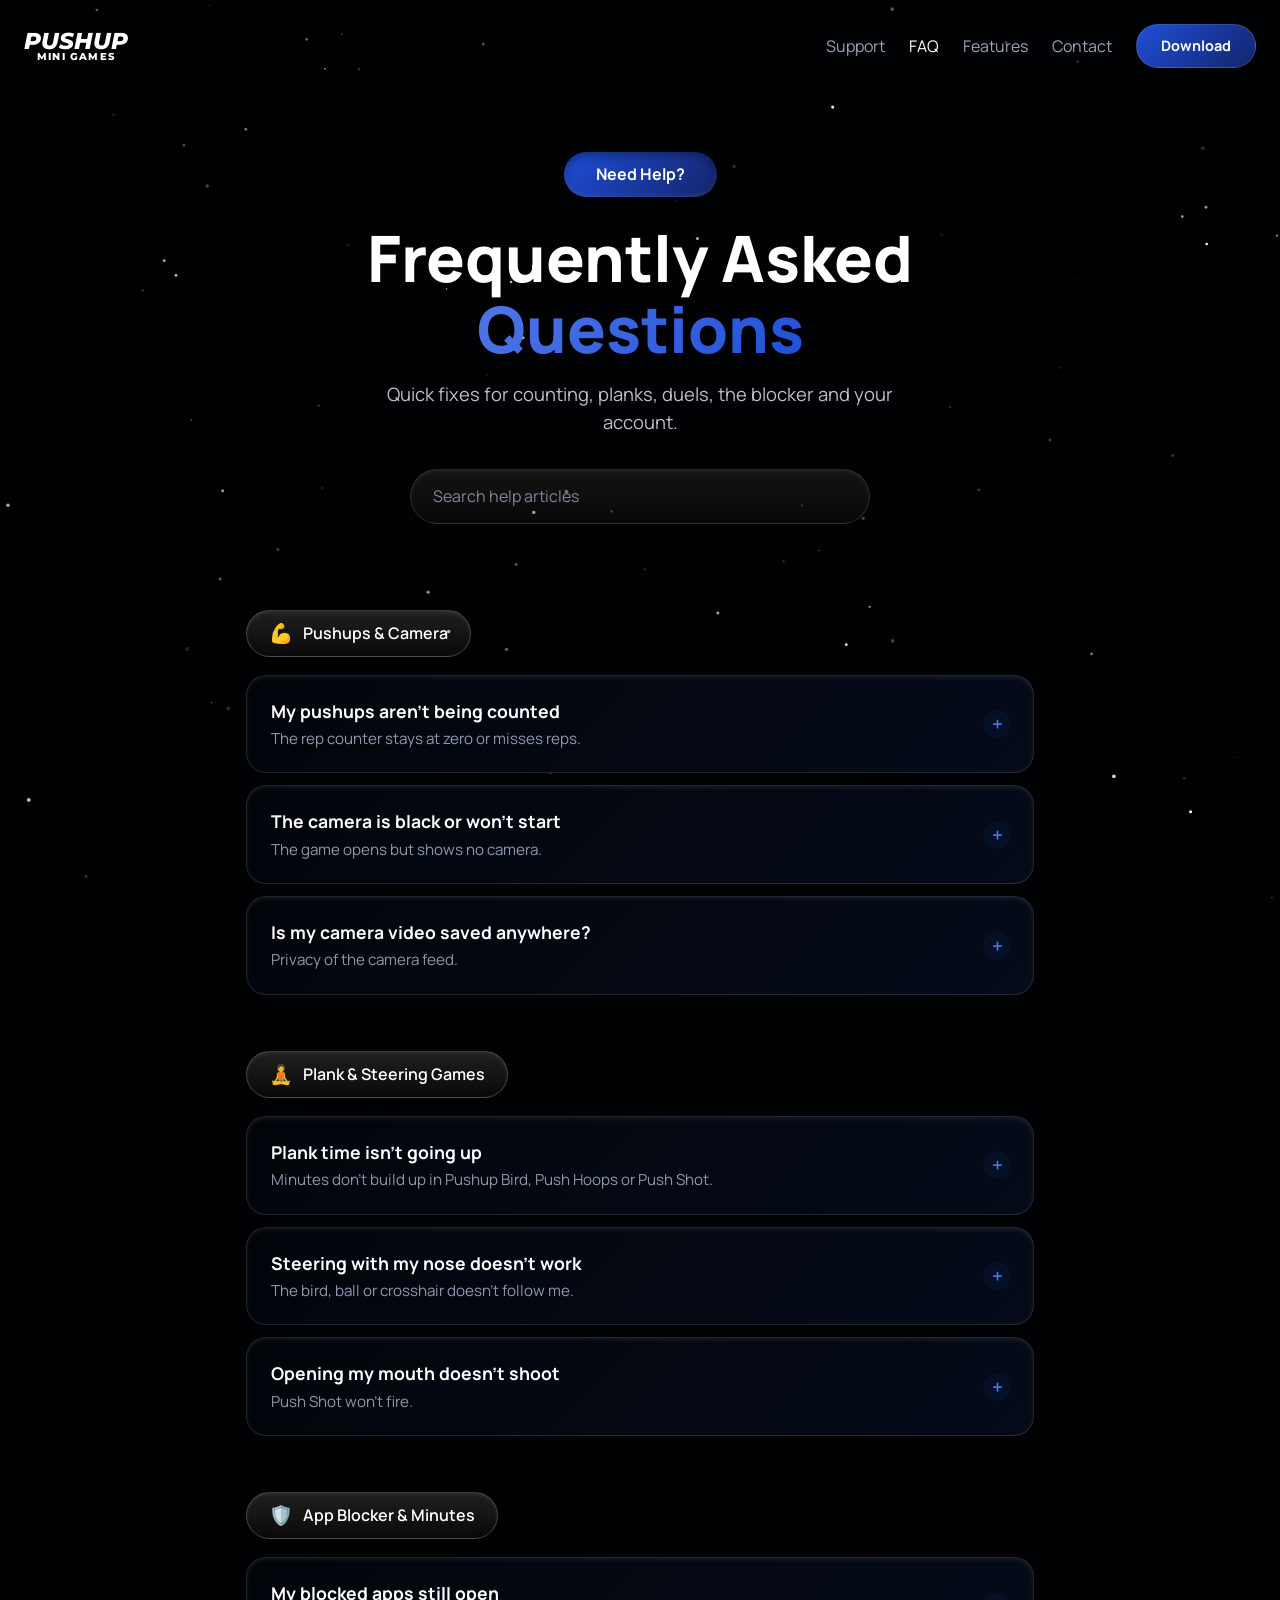
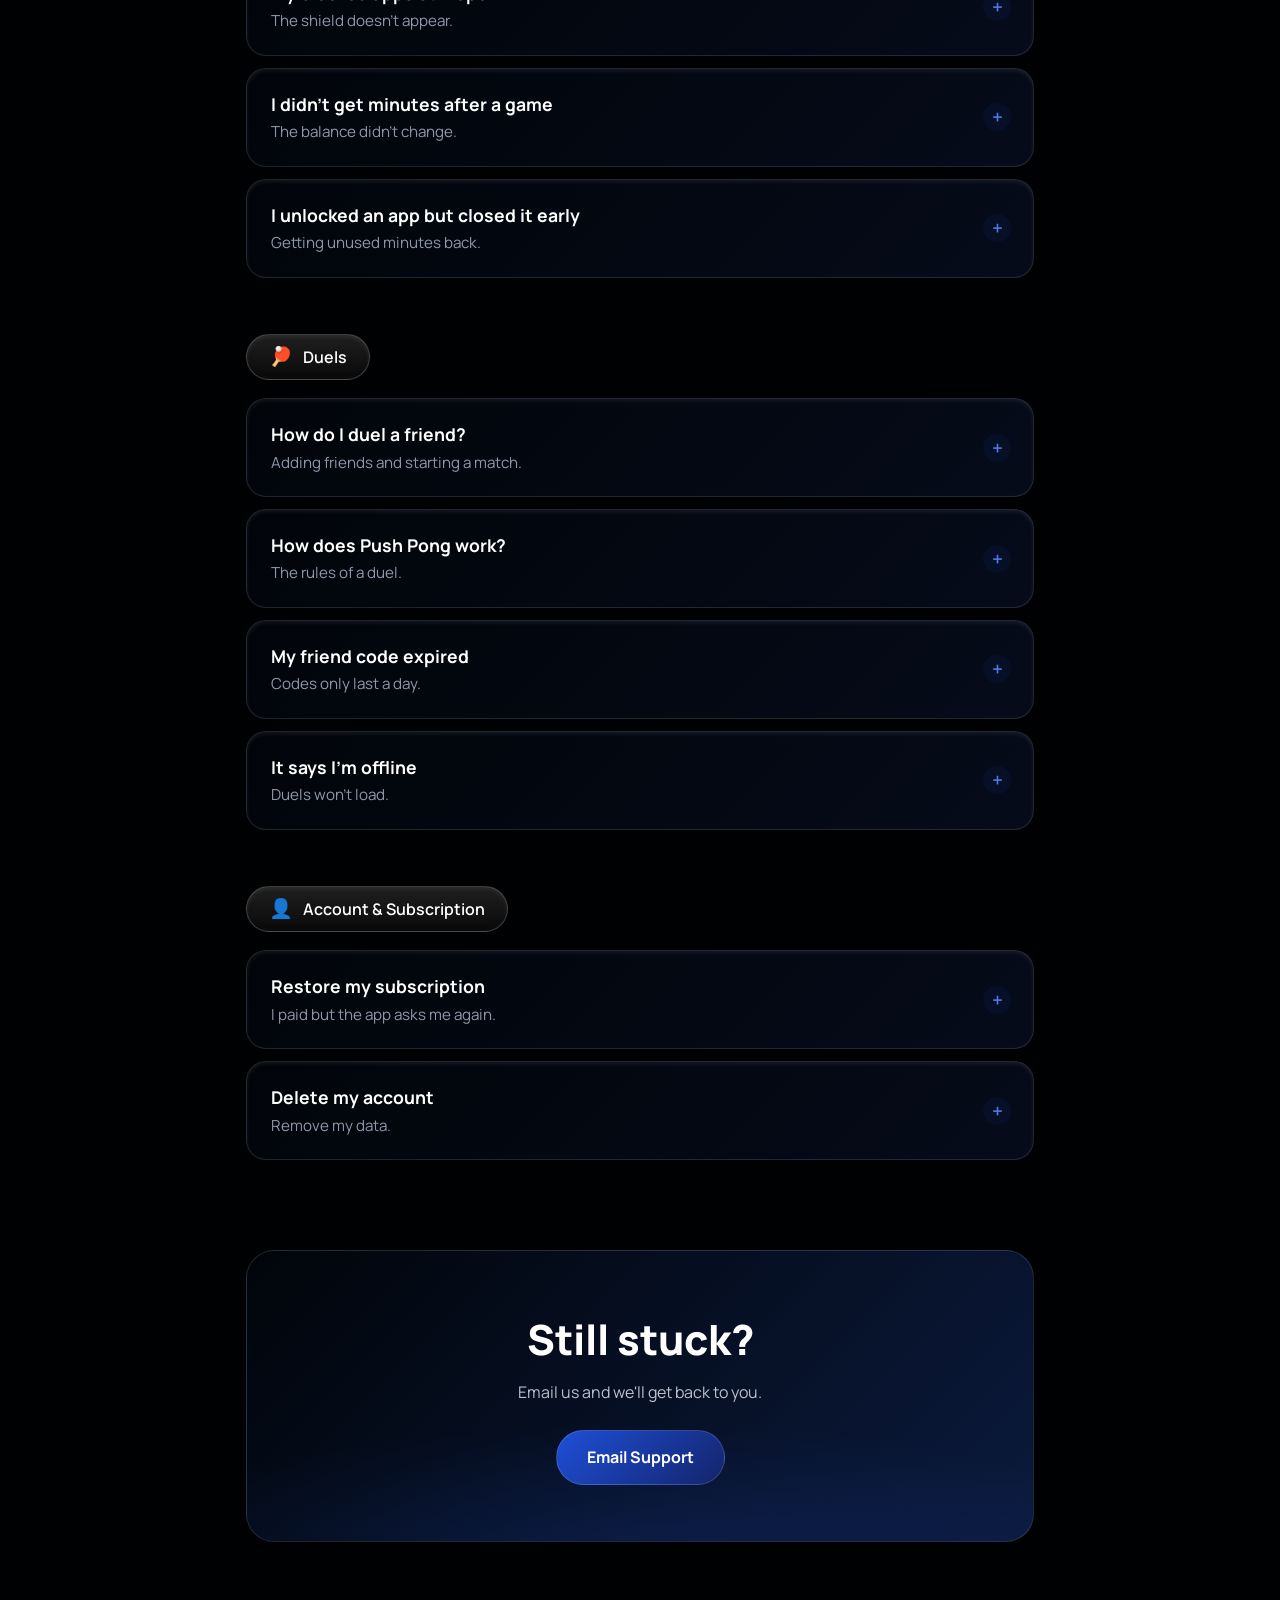
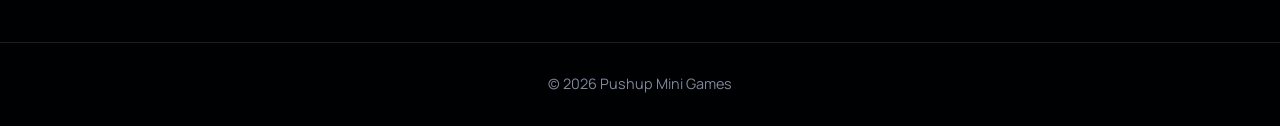
==== faq.html @ 536c7e6f "Pushup Mini Games website" ====
<!doctype html>
<html lang="en">
<head>
  <meta charset="UTF-8">
  <meta name="viewport" content="width=device-width, initial-scale=1.0">
  <title>FAQ - Pushup Mini Games</title>
  <meta name="description" content="Fixes for the most common Pushup Mini Games problems: rep counting, planks, the app blocker, minutes and your account.">
  <meta name="theme-color" content="#4169E1">
  <link rel="icon" href="image/app_icon.png" type="image/png">
  <link rel="preconnect" href="https://fonts.googleapis.com">
  <link rel="preconnect" href="https://fonts.gstatic.com" crossorigin>
  <link href="https://fonts.googleapis.com/css2?family=Manrope:wght@400;500;600;700;800&family=Montserrat:ital,wght@0,800;1,800&display=swap" rel="stylesheet">
  <link rel="stylesheet" href="css/brand.css">
  <link rel="stylesheet" href="css/faq.css">
</head>
<body>
  <header class="site-nav" role="banner"><a href="/" class="pmg-logo" aria-label="Pushup Mini Games home"><span class="pmg-logo-top">PUSHUP</span><span class="pmg-logo-bottom">MINI GAMES</span></a><nav class="site-nav-links" aria-label="Main navigation"><a href="mailto:pushupminigames@gmail.com">Support</a><a href="/faq" class="active">FAQ</a><a href="/#features-section">Features</a><a href="mailto:pushupminigames@gmail.com">Contact</a><a href="/#download" class="site-nav-cta">Download</a></nav><button class="site-nav-toggle" type="button" aria-label="Menu" aria-expanded="false"><span></span><span></span><span></span></button><div class="site-nav-menu" hidden></div></header>

  <main>
    <section class="intro">
      <span class="eyebrow">Need Help?</span>
      <h1>Frequently Asked <span class="grad">Questions</span></h1>
      <p>Quick fixes for counting, planks, duels, the blocker and your account.</p>
      <input id="search" type="search" placeholder="Search help articles" aria-label="Search help articles">
    </section>

    <section class="group">
      <h2><span class="ico" aria-hidden="true">💪</span>Pushups &amp; Camera</h2>
      <details>
        <summary><span><strong>My pushups aren't being counted</strong><small>The rep counter stays at zero or misses reps.</small></span></summary>
        <div class="body">
          <p>A rep only counts after a full cycle: go down until your elbows are clearly bent, then push all the way back up with straight arms. Half reps are ignored.</p>
          <ul>
            <li>Place the phone on the floor a little in front of you, leaning back, so the front camera sees your shoulders, elbows and wrists from the side or at an angle.</li>
            <li>Use good light and avoid a bright window behind you.</li>
            <li>Wear clothes that contrast with the floor and background.</li>
            <li>If you see a "too close" message, move the phone further away.</li>
          </ul>
        </div>
      </details>
      <details>
        <summary><span><strong>The camera is black or won't start</strong><small>The game opens but shows no camera.</small></span></summary>
        <div class="body">
          <p>Open <em>Settings &gt; Pushup Mini Games</em> and turn on <strong>Camera</strong>. Then close the app fully and open it again. If another app is using the camera (a video call, for example), close it first.</p>
        </div>
      </details>
      <details>
        <summary><span><strong>Is my camera video saved anywhere?</strong><small>Privacy of the camera feed.</small></span></summary>
        <div class="body">
          <p>No. Pose and face tracking run on your iPhone using Apple's Vision framework. Video is never recorded or uploaded. Only your results (score, reps, plank time) are saved to your account.</p>
        </div>
      </details>
    </section>

    <section class="group">
      <h2><span class="ico" aria-hidden="true">🧘</span>Plank &amp; Steering Games</h2>
      <details>
        <summary><span><strong>Plank time isn't going up</strong><small>Minutes don't build up in Pushup Bird, Push Hoops or Push Shot.</small></span></summary>
        <div class="body">
          <p>Plank time only counts while you are in a real plank: shoulders, hips and ankles in a line, hands under your shoulders. If your hips sag or rise, or the camera can't see your body, the timer pauses.</p>
        </div>
      </details>
      <details>
        <summary><span><strong>Steering with my nose doesn't work</strong><small>The bird, ball or crosshair doesn't follow me.</small></span></summary>
        <div class="body">
          <p>Keep your face in view of the front camera and move your head up and down slowly. Glasses with strong reflections, a cap, or dim light can make face tracking lose you.</p>
        </div>
      </details>
      <details>
        <summary><span><strong>Opening my mouth doesn't shoot</strong><small>Push Shot won't fire.</small></span></summary>
        <div class="body">
          <p>Open your mouth wide for a moment, then close it. A small opening is not enough, so a normal talking movement won't fire by accident.</p>
        </div>
      </details>
    </section>

    <section class="group">
      <h2><span class="ico" aria-hidden="true">🛡️</span>App Blocker &amp; Minutes</h2>
      <details>
        <summary><span><strong>My blocked apps still open</strong><small>The shield doesn't appear.</small></span></summary>
        <div class="body">
          <p>The blocker uses Apple's Screen Time. Check that:</p>
          <ul>
            <li>You allowed Screen Time access when the app asked. If not, open <em>Settings &gt; Screen Time</em> and make sure it is on, then reopen Pushup Mini Games.</li>
            <li>The apps are selected on the Blocker tab.</li>
            <li>You don't have an active unlock window running. Blocking starts again when it ends.</li>
          </ul>
        </div>
      </details>
      <details>
        <summary><span><strong>I didn't get minutes after a game</strong><small>The balance didn't change.</small></span></summary>
        <div class="body">
          <p>Minutes are added when a game ends and your result reaches the server, so you need an internet connection. Each difficulty needs a set number of pushups or plank seconds per minute, so a very short round may not earn a whole minute.</p>
        </div>
      </details>
      <details>
        <summary><span><strong>I unlocked an app but closed it early</strong><small>Getting unused minutes back.</small></span></summary>
        <div class="body">
          <p>End the unlock from the Blocker tab. Any whole minutes you didn't use go back to your balance.</p>
        </div>
      </details>
    </section>

    <section class="group">
      <h2><span class="ico" aria-hidden="true">🏓</span>Duels</h2>
      <details>
        <summary><span><strong>How do I duel a friend?</strong><small>Adding friends and starting a match.</small></span></summary>
        <div class="body">
          <p>Open the Duels tab and tap <strong>Get your friend code</strong>. Send the 6-character code to a friend; once they enter it, you're friends. Then tap <strong>Duel</strong> next to their name. They get an invite and have a few seconds to accept.</p>
        </div>
      </details>
      <details>
        <summary><span><strong>How does Push Pong work?</strong><small>The rules of a duel.</small></span></summary>
        <div class="body">
          <p>It's a live 1 v 1 match on two phones. Hold a plank and move your head to steer your paddle. You can talk to each other over live voice while you play. The best score after 90 seconds wins, and your head-to-head record with each friend is saved.</p>
        </div>
      </details>
      <details>
        <summary><span><strong>My friend code expired</strong><small>Codes only last a day.</small></span></summary>
        <div class="body">
          <p>Friend codes expire after 24 hours so old codes can't be reused. Just make a new one on the Duels tab and send it again. Friends you already added stay added.</p>
        </div>
      </details>
      <details>
        <summary><span><strong>It says I'm offline</strong><small>Duels won't load.</small></span></summary>
        <div class="body">
          <p>Duels are played live, so both of you need an internet connection and need to be signed in. Games and the app blocker still work offline.</p>
        </div>
      </details>
    </section>

    <section class="group">
      <h2><span class="ico" aria-hidden="true">👤</span>Account &amp; Subscription</h2>
      <details>
        <summary><span><strong>Restore my subscription</strong><small>I paid but the app asks me again.</small></span></summary>
        <div class="body">
          <p>Sign in with the same account you used before, then tap <strong>Restore Purchases</strong> on the subscription screen. Subscriptions are tied to your Apple ID. To cancel, go to <em>Settings &gt; your name &gt; Subscriptions</em>.</p>
        </div>
      </details>
      <details>
        <summary><span><strong>Delete my account</strong><small>Remove my data.</small></span></summary>
        <div class="body">
          <p>Open the profile tab, go to settings and choose <strong>Delete account</strong>. This removes your profile, stats and balance. Deleting the account does not cancel an App Store subscription, so cancel that separately.</p>
        </div>
      </details>
    </section>

    <p id="empty" class="empty" hidden>No articles match your search.</p>

    <section class="contact">
      <h2>Still stuck?</h2>
      <p>Email us and we'll get back to you.</p>
      <a href="mailto:pushupminigames@gmail.com" class="cta big">Email Support</a>
    </section>
  </main>

  <footer>&copy; <span id="year"></span> Pushup Mini Games</footer>

  <script src="js/stars.js"></script>
  <script src="js/nav.js"></script>
  <script>
    document.getElementById('year').textContent = new Date().getFullYear();
    const search = document.getElementById('search');
    search.addEventListener('input', () => {
      const q = search.value.trim().toLowerCase();
      let any = false;
      document.querySelectorAll('.group').forEach((g) => {
        let shown = 0;
        g.querySelectorAll('details').forEach((d) => {
          const hit = !q || d.textContent.toLowerCase().includes(q);
          d.hidden = !hit;
          if (hit) shown++;
        });
        g.hidden = shown === 0;
        if (shown) any = true;
      });
      document.getElementById('empty').hidden = any;
    });
  </script>
</body>
</html>
---- css/brand.css ----
/* Wordmark matching the app's PushupLogo: italic PUSHUP stacked over MINI GAMES. */
.pmg-logo {
  display: inline-flex;
  flex-direction: column;
  align-items: center;
  line-height: 1;
  color: #fff;
  font-family: Montserrat, system-ui, sans-serif;
  font-weight: 800;
  text-decoration: none;
}
.pmg-logo-top { font-style: italic; font-size: 20px; }
.pmg-logo-bottom { font-size: 8.7px; letter-spacing: 1.05px; margin-top: -1px; }
@media (min-width: 640px) {
  .pmg-logo-top { font-size: 23px; }
  .pmg-logo-bottom { font-size: 10px; letter-spacing: 1.2px; }
}


html { overflow-x: clip; }

/* Shared navbar, identical on every page. */
.site-nav { position: relative; z-index: 50; display: flex; align-items: center; justify-content: space-between; gap: 16px; padding: 14px 24px; max-width: 1400px; margin: 0 auto; font-family: Manrope, system-ui, sans-serif; }
@media (min-width: 640px) { .site-nav { padding: 24px; } }
.site-nav-links { display: flex; align-items: center; gap: 24px; }
.site-nav-links a { color: #9aa3b8; font-size: 1rem; text-decoration: none; transition: color .15s; }
.site-nav-links a:hover, .site-nav-links a.active { color: #fff; }
.site-nav-links a.site-nav-cta, .site-nav-menu a.site-nav-cta {
  background: linear-gradient(135deg, #1E4FD8, #14246B); border: 1px solid rgba(255,255,255,.14); color: #fff; font-weight: 700; font-size: .9rem;
  padding: 10px 24px; border-radius: 999px; transition: opacity .15s, transform .15s;
}
.site-nav-links a.site-nav-cta:hover { opacity: .9; transform: translateY(-1px); }
.site-nav-toggle { display: none; background: none; border: 0; padding: 8px; cursor: pointer; }
.site-nav-toggle span { display: block; width: 22px; height: 2px; background: #fff; border-radius: 2px; margin: 5px 0; transition: transform .2s, opacity .2s; }
.site-nav-toggle[aria-expanded="true"] span:nth-child(1) { transform: translateY(7px) rotate(45deg); }
.site-nav-toggle[aria-expanded="true"] span:nth-child(2) { opacity: 0; }
.site-nav-toggle[aria-expanded="true"] span:nth-child(3) { transform: translateY(-7px) rotate(-45deg); }
.site-nav-menu {
  position: absolute; top: 100%; left: 16px; right: 16px; display: flex; flex-direction: column; gap: 4px; padding: 12px;
  border-radius: 20px; border: 1px solid rgba(255,255,255,.12); background: linear-gradient(135deg, #01050A, #050B19);
  box-shadow: inset 0 2px 4px rgba(255,255,255,.08), 0 20px 50px rgba(0,0,0,.6);
}
.site-nav-menu[hidden] { display: none; }
.site-nav-menu a { color: #fff; text-decoration: none; padding: 12px 14px; border-radius: 12px; font-weight: 600; }
.site-nav-menu a:hover { background: rgba(255,255,255,.06); }
.site-nav-menu a.site-nav-cta { text-align: center; margin-top: 6px; font-size: 1rem; }
@media (max-width: 899px) {
  .site-nav-links { display: none; }
  .site-nav-toggle { display: block; }
}
---- css/faq.css ----
/* Same palette and surfaces as the home page. */
:root {
  --bg: #050B19;
  --bg-deep: #01050A;
  --line: rgba(255, 255, 255, .12);
  --text: #ffffff;
  --muted: #BCBFCC;
  --primary: #4169E1;
  --accent: #5277E8;
}
* { box-sizing: border-box; margin: 0; }
html { scroll-behavior: smooth; overflow-x: clip; }
body { background: hsl(210 100% 0.4%); color: var(--text); font-family: Manrope, system-ui, sans-serif; line-height: 1.55; overflow-x: hidden; }
a { color: inherit; text-decoration: none; }



/* Intro */
main { position: relative; z-index: 1; max-width: 820px; margin: 0 auto; padding: 0 16px 100px; }
.intro { text-align: center; padding: 60px 0 30px; }
.eyebrow {
  display: inline-block; border-radius: 999px; padding: 10px 32px; font-weight: 700; margin-bottom: 26px;
  background: linear-gradient(135deg, #1E4FD8, #14246B);
  box-shadow: inset 0 4px 8px rgba(0,0,0,.35), inset 0 -2px 4px rgba(255,255,255,.1);
}
.intro h1 { font-size: clamp(2.3rem, 7vw, 4rem); line-height: 1.1; font-weight: 800; }
.grad { background: linear-gradient(135deg, #5277E8, #1E4FD8); -webkit-background-clip: text; background-clip: text; color: transparent; }
.intro p { color: var(--muted); font-size: 1.15rem; margin: 16px auto 32px; max-width: 520px; }
#search {
  width: 100%; max-width: 460px; padding: 14px 22px; border-radius: 999px; font: inherit; color: var(--text);
  border: 1px solid var(--line); background: linear-gradient(rgba(255,255,255,.08), rgba(255,255,255,.03));
  box-shadow: inset 0 2px 4px rgba(255,255,255,.06);
}
#search::placeholder { color: #7f879c; }
#search:focus { outline: none; border-color: rgba(30, 79, 216, .5); box-shadow: 0 0 0 4px rgba(30, 79, 216, .12); }

/* Category */
.group { margin-top: 56px; }
.group h2 {
  display: inline-flex; align-items: center; gap: 10px; font-size: 1rem; font-weight: 600; margin-bottom: 18px;
  padding: 10px 22px; border-radius: 999px; border: 1px solid rgba(255,255,255,.2);
  background: linear-gradient(rgba(255,255,255,.12), rgba(255,255,255,.04));
  box-shadow: inset 0 2px 4px rgba(255,255,255,.08), inset 0 -2px 4px rgba(0,0,0,.15);
}
.group h2 .ico { font-size: 1.2rem; }
.ico { line-height: 1; flex-shrink: 0; }

/* Question card */
details {
  border: 1px solid var(--line); border-radius: 20px; margin-bottom: 12px;
  background: linear-gradient(135deg, var(--bg-deep), var(--bg));
  box-shadow: inset 0 2px 4px rgba(255,255,255,.08);
  transition: border-color .2s, box-shadow .2s;
}
details:hover { border-color: rgba(255,255,255,.22); }
details[open] { border-color: rgba(30, 79, 216, .35); box-shadow: inset 0 2px 4px rgba(255,255,255,.08), 0 10px 40px rgba(30, 79, 216, .18); }
summary { list-style: none; cursor: pointer; display: flex; align-items: center; gap: 16px; padding: 22px 60px 22px 24px; position: relative; }
summary::-webkit-details-marker { display: none; }
summary .ico {
  font-size: 1.4rem; width: 48px; height: 48px; display: grid; place-items: center; border-radius: 14px;
  background: rgba(255,255,255,.06); border: 1px solid var(--line);
}
summary strong { display: block; font-size: 1.1rem; font-weight: 700; }
summary small { display: block; color: #8f97ab; font-size: .95rem; margin-top: 2px; }
summary::after {
  content: "+"; position: absolute; right: 22px; top: 50%; transform: translateY(-50%);
  width: 28px; height: 28px; display: grid; place-items: center; border-radius: 50%;
  font-size: 1.2rem; font-weight: 600; color: var(--accent); background: rgba(30, 79, 216, .08);
  transition: transform .25s;
}
details[open] summary::after { transform: translateY(-50%) rotate(45deg); }
.body { padding: 0 24px 22px 24px; color: var(--muted); animation: open .25s ease; }
@keyframes open { from { opacity: 0; transform: translateY(-6px); } }
.body p + ul, .body p + p { margin-top: 10px; }
.body ul { padding-left: 18px; }
.body li { margin-top: 6px; }
.body li::marker { color: var(--accent); }
.body strong, .body em { color: var(--text); font-style: normal; }
@media (max-width: 560px) {
  summary { gap: 12px; padding: 16px 52px 16px 16px; }
  summary .ico { width: 40px; height: 40px; font-size: 1.2rem; }
  .body { padding: 0 18px 18px 18px; }
}

.empty { text-align: center; color: var(--muted); margin-top: 40px; }

/* Contact */
.contact {
  text-align: center; margin-top: 90px; padding: 56px 24px; border-radius: 28px; position: relative; overflow: hidden;
  border: 1px solid var(--line); background: linear-gradient(135deg, var(--bg-deep), #0b1a3d);
}
.contact::before {
  content: ""; position: absolute; inset: auto -20% -60% -20%; height: 100%;
  background: radial-gradient(closest-side, rgba(30, 79, 216, .18), transparent); pointer-events: none;
}
.contact h2 { font-size: clamp(1.8rem, 5vw, 2.6rem); font-weight: 800; position: relative; }
.contact p { color: var(--muted); margin: 8px 0 26px; position: relative; }
.cta { background: linear-gradient(135deg, #1E4FD8, #14246B); border: 1px solid rgba(255,255,255,.14); color: #fff; font-weight: 700; border-radius: 999px; transition: opacity .15s, transform .15s; }
.cta:hover { opacity: .9; transform: translateY(-1px); }
.cta.big { display: inline-block; font-size: 1rem; padding: 14px 30px; overflow-wrap: anywhere; position: relative; }

footer { position: relative; z-index: 1; text-align: center; color: #7f879c; font-size: .9rem; padding: 30px 16px; border-top: 1px solid var(--line); }
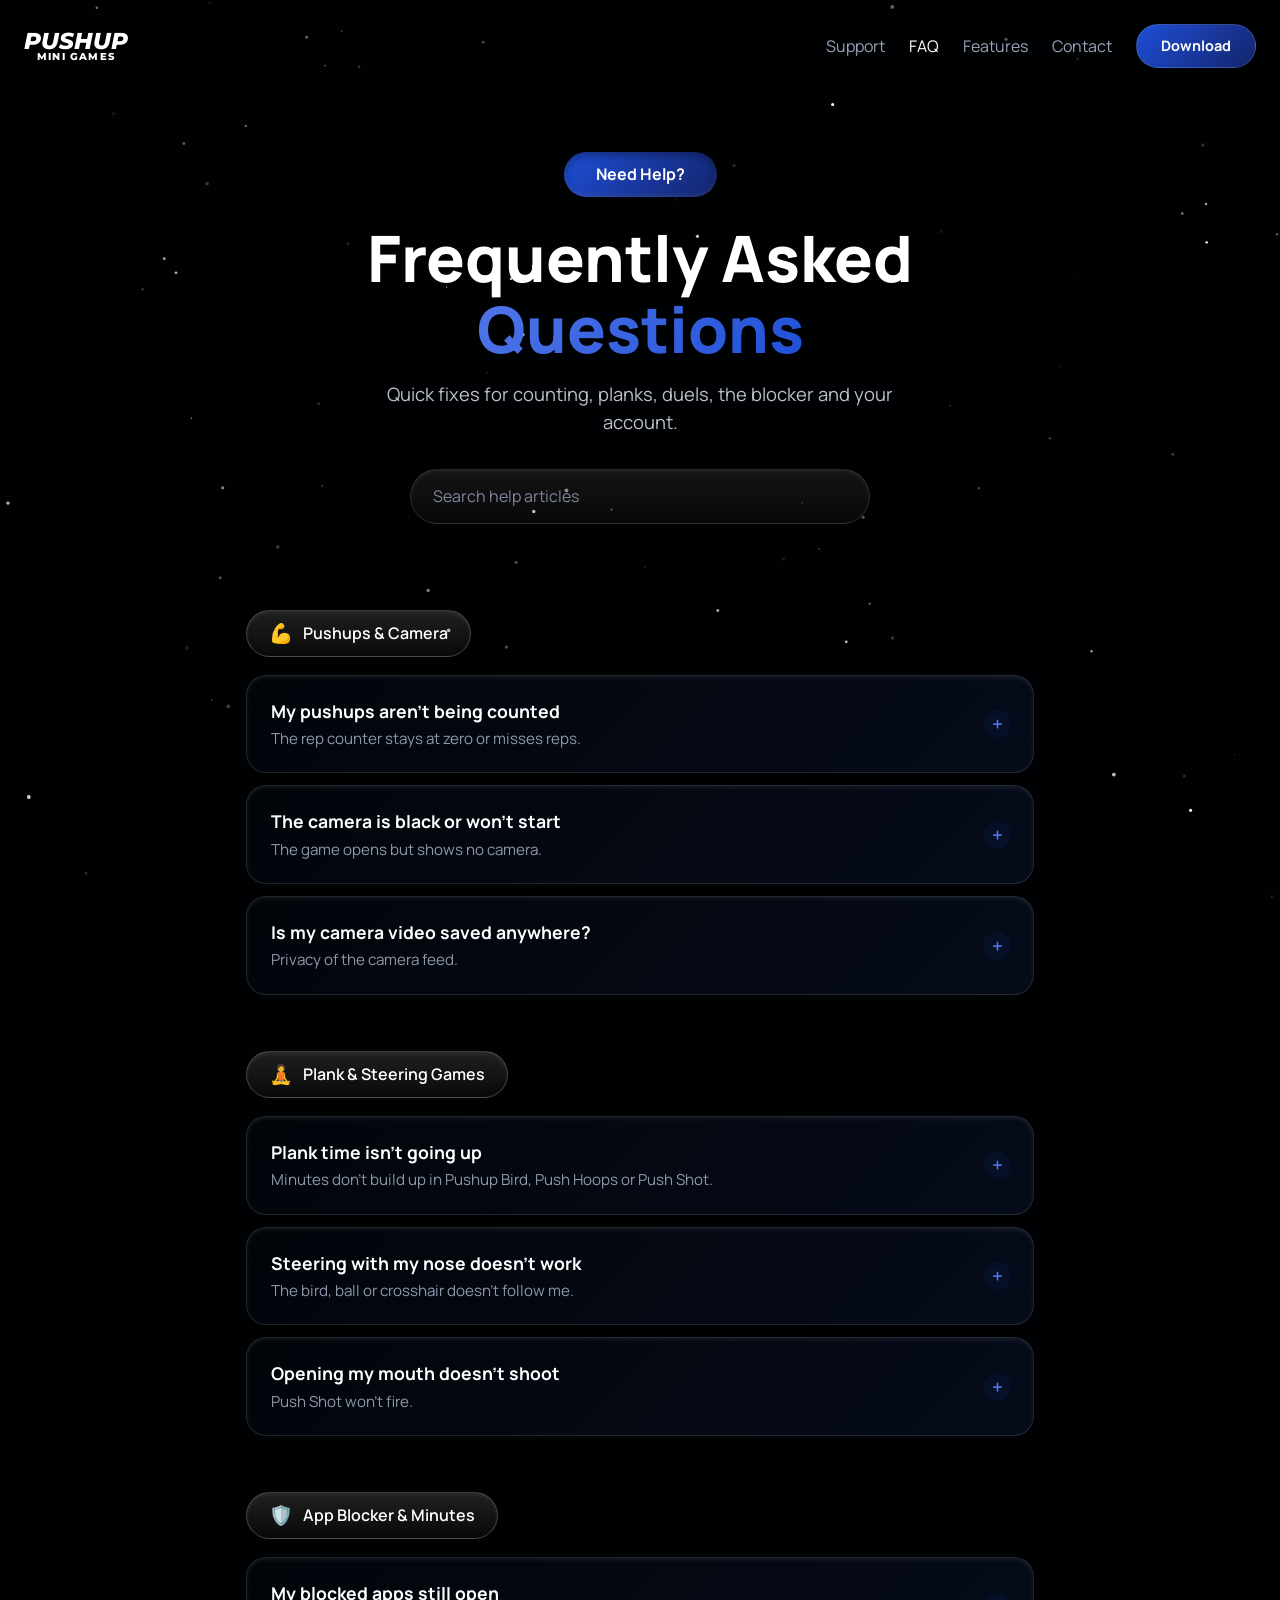
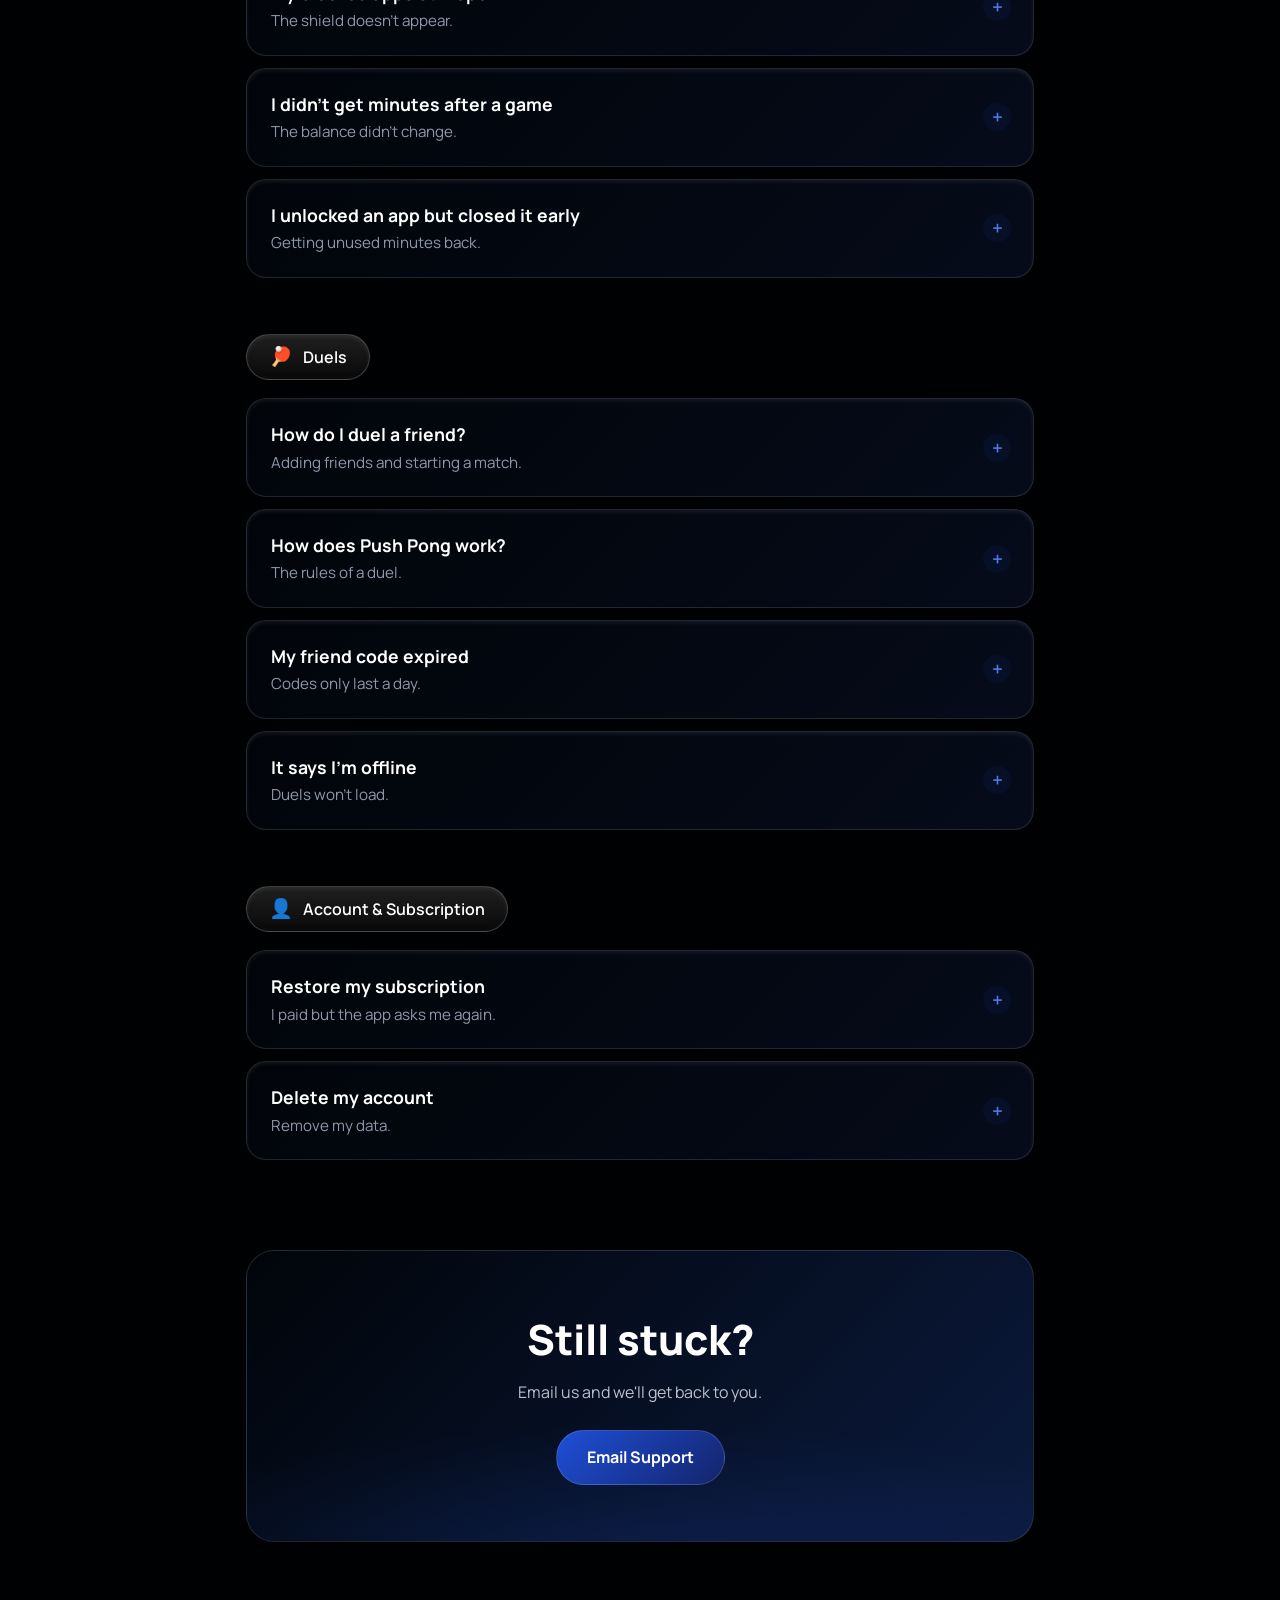
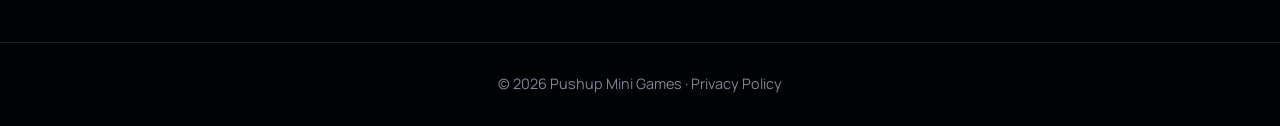
==== commit 3b86a2f8: "Add privacy policy page Co-Authored-By: Claude Opus 5.5 <noreply@anthropic.com>" ====
--- a/faq.html
+++ b/faq.html
@@ -154,7 +154,7 @@
     </section>
   </main>
 
-  <footer>&copy; <span id="year"></span> Pushup Mini Games</footer>
+  <footer>&copy; <span id="year"></span> Pushup Mini Games &middot; <a href="/privacy">Privacy Policy</a></footer>
 
   <script src="js/stars.js"></script>
   <script src="js/nav.js"></script>
